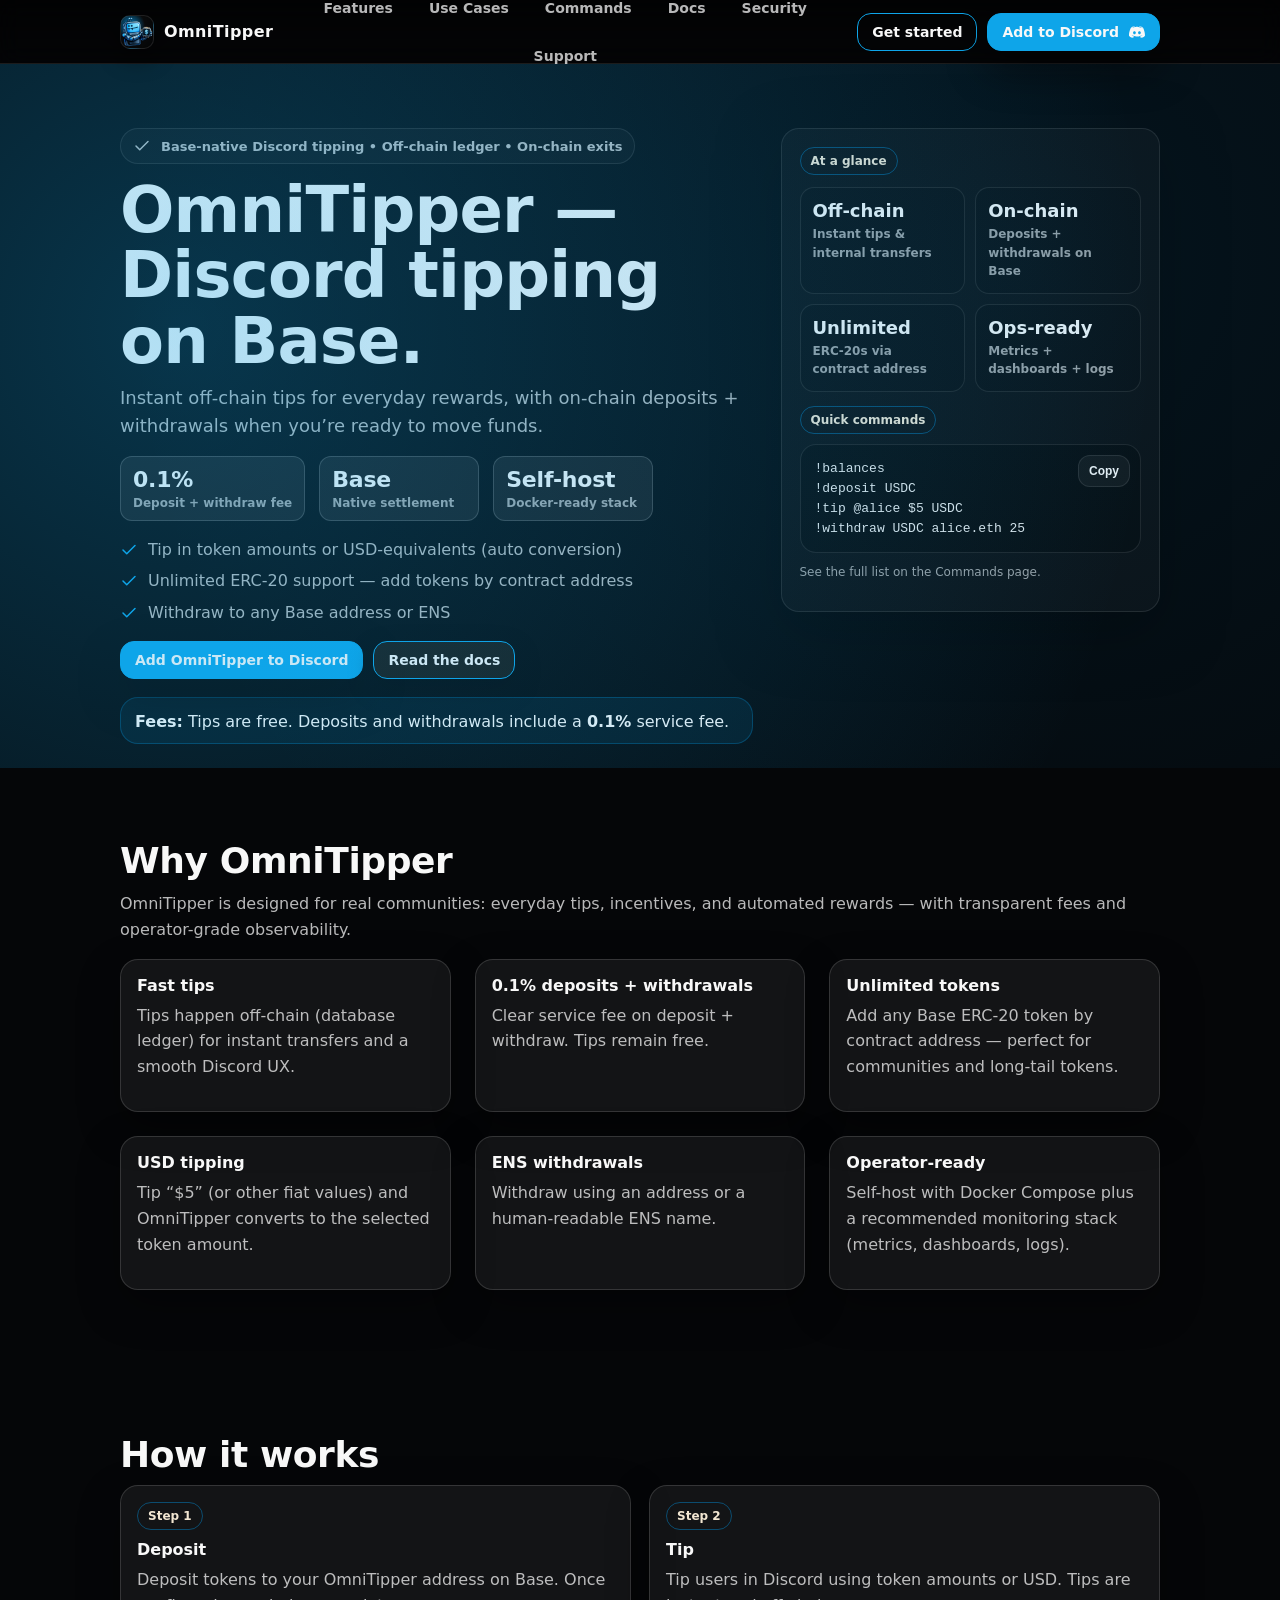
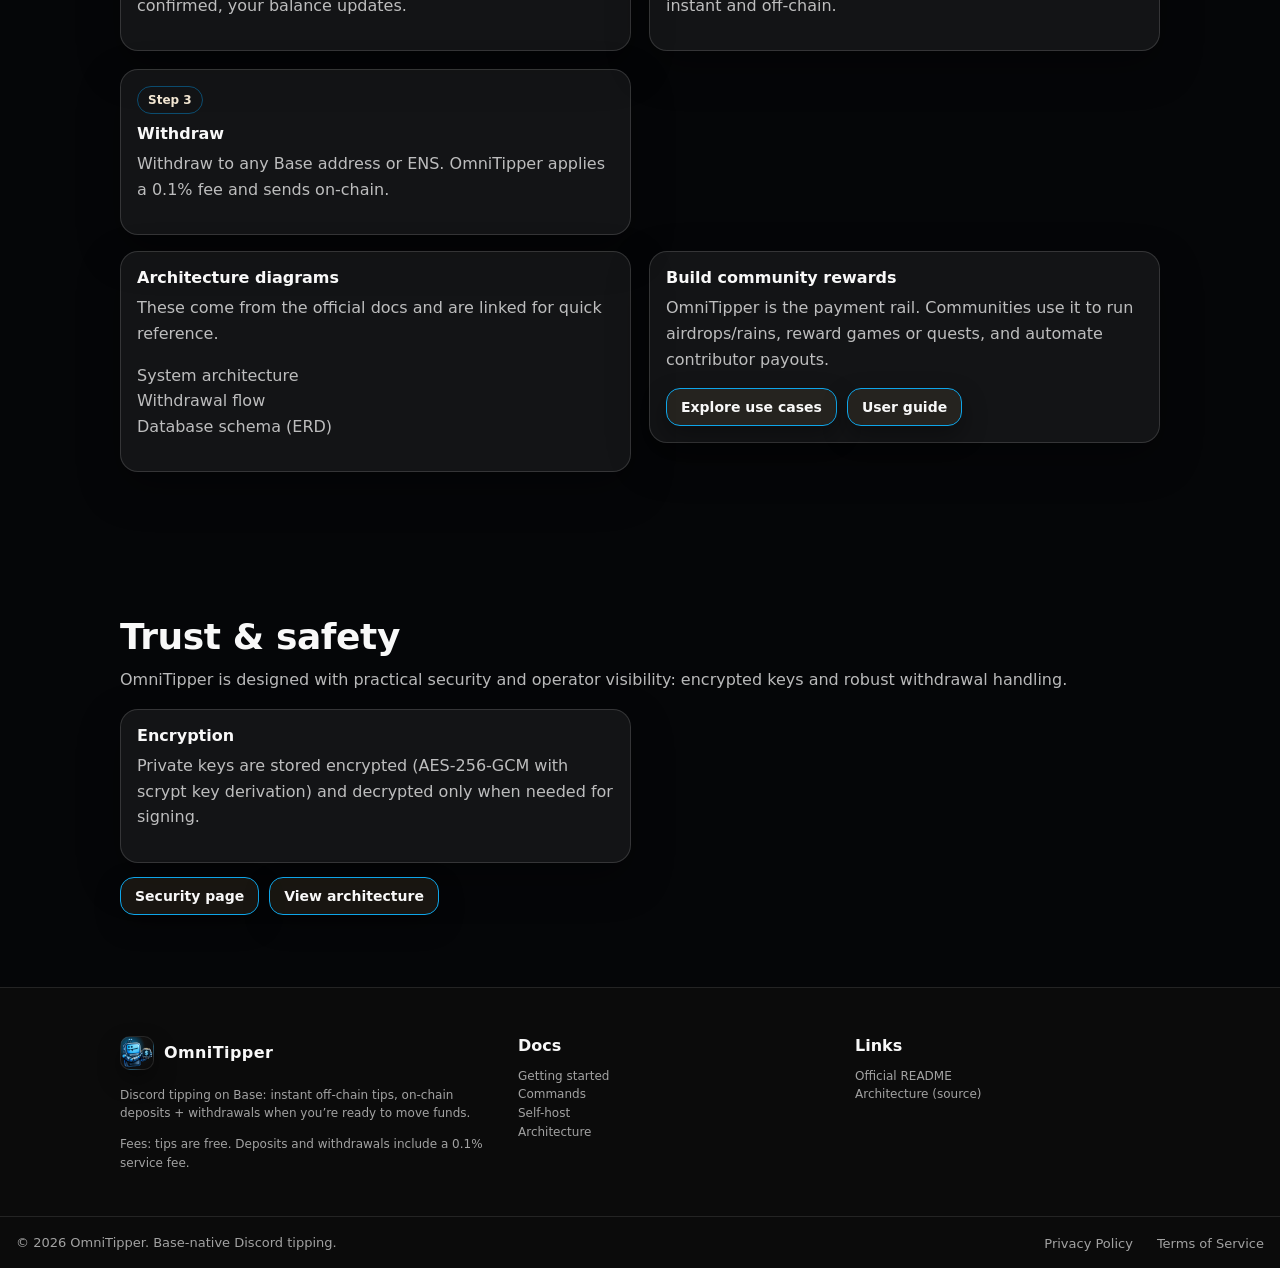
==== index.html @ 0ce95755 "initial commit" ====
<!doctype html>
<html lang="en">
<head>
  <meta charset="utf-8" />
  <meta name="viewport" content="width=device-width,initial-scale=1" />
  <title>Home • OmniTipper</title>
  <link rel="stylesheet" href="assets/css/styles.css" />
</head>
<body>
<header class="top-nav">
  <div class="container nav-inner">
    <a class="brand" href="index.html">
      <div class="brand-mark">
        <img src="assets/icons/tipper_bot_logo.svg" alt="OmniTipper logo" />
        <span>OmniTipper</span>
      </div>
    </a>
    <button class="hamburger" aria-label="Toggle menu" aria-expanded="false">
      <span></span>
      <span></span>
      <span></span>
    </button>
    <nav class="nav-links" aria-label="Primary">
      <a data-nav href="features.html">Features</a>
      <a data-nav href="use-cases.html">Use Cases</a>
      <a data-nav href="commands.html">Commands</a>
      <a data-nav href="docs/index.html">Docs</a>
      <a data-nav href="security.html">Security</a>
      <a data-nav href="support.html">Support</a>
    </nav>
    <div class="nav-cta">
      <a class="btn ghost" href="docs/getting-started.html">Get started</a>
      <a class="btn primary" href="get-on-server.html">Add to Discord
        <span class="btn-icon" aria-hidden="true">
          <svg viewBox="0 0 512 365.467" aria-hidden="true" focusable="false">
            <path d="M378.186 365.028s-15.794-18.865-28.956-35.099c57.473-16.232 79.41-51.77 79.41-51.77-17.989 11.846-35.099 20.182-50.454 25.885-21.938 9.213-42.997 14.917-63.617 18.866-42.118 7.898-80.726 5.703-113.631-.438-25.008-4.827-46.506-11.407-64.494-18.867-10.091-3.947-21.059-8.774-32.027-14.917-1.316-.877-2.633-1.316-3.948-2.193-.877-.438-1.316-.878-1.755-.878-7.898-4.388-12.285-7.458-12.285-7.458s21.06 34.659 76.779 51.331c-13.163 16.673-29.395 35.977-29.395 35.977C36.854 362.395 0 299.218 0 299.218 0 159.263 63.177 45.633 63.177 45.633 126.354-1.311 186.022.005 186.022.005l4.388 5.264C111.439 27.645 75.461 62.305 75.461 62.305s9.653-5.265 25.886-12.285c46.945-20.621 84.236-25.885 99.592-27.64 2.633-.439 4.827-.878 7.458-.878 26.763-3.51 57.036-4.387 88.624-.878 41.68 4.826 86.43 17.111 132.058 41.68 0 0-34.66-32.906-109.244-55.281l6.143-7.019s60.105-1.317 122.844 45.628c0 0 63.178 113.631 63.178 253.585 0-.438-36.854 62.739-133.813 65.81l-.001.001zm-43.874-203.133c-25.006 0-44.75 21.498-44.75 48.262 0 26.763 20.182 48.26 44.75 48.26 25.008 0 44.752-21.497 44.752-48.26 0-26.764-20.182-48.262-44.752-48.262zm-160.135 0c-25.008 0-44.751 21.498-44.751 48.262 0 26.763 20.182 48.26 44.751 48.26 25.007 0 44.75-21.497 44.75-48.26.439-26.763-19.742-48.262-44.75-48.262z" />
          </svg>
        </span>
      </a>
    </div>
  </div>
</header>
<main>
<section class="hero">
  <div class="container hero-grid">
    <div>
      <span class="h-eyebrow"><svg width="18" height="18" viewBox="0 0 24 24" fill="none" aria-hidden="true">
  <path d="M20 6L9 17l-5-5" stroke="currentColor" stroke-width="2" stroke-linecap="round" stroke-linejoin="round" />
</svg> Base-native Discord tipping • Off-chain ledger • On-chain exits</span>
      <h1>OmniTipper — Discord tipping on Base.</h1>
      <p class="lede">Instant off-chain tips for everyday rewards, with on-chain deposits + withdrawals when you’re ready to move funds.</p>

      <div class="hero-stats">
        <div class="stat">
          <div class="value">0.1%</div>
          <div class="label">Deposit + withdraw fee</div>
        </div>
        <div class="stat">
          <div class="value">Base</div>
          <div class="label">Native settlement</div>
        </div>
        <div class="stat">
          <div class="value">Self-host</div>
          <div class="label">Docker-ready stack</div>
        </div>
      </div>

      <ul class="bullets">
        <li><svg width="18" height="18" viewBox="0 0 24 24" fill="none" aria-hidden="true">
  <path d="M20 6L9 17l-5-5" stroke="currentColor" stroke-width="2" stroke-linecap="round" stroke-linejoin="round" />
</svg> Tip in token amounts or USD-equivalents (auto conversion)</li>
        <li><svg width="18" height="18" viewBox="0 0 24 24" fill="none" aria-hidden="true">
  <path d="M20 6L9 17l-5-5" stroke="currentColor" stroke-width="2" stroke-linecap="round" stroke-linejoin="round" />
</svg> Unlimited ERC‑20 support — add tokens by contract address</li>
        <li><svg width="18" height="18" viewBox="0 0 24 24" fill="none" aria-hidden="true">
  <path d="M20 6L9 17l-5-5" stroke="currentColor" stroke-width="2" stroke-linecap="round" stroke-linejoin="round" />
</svg> Withdraw to any Base address or ENS</li>
      </ul>

      <div style="margin-top:18px; display:flex; gap:10px; flex-wrap:wrap;">
        <a class="btn primary" href="get-on-server.html">Add OmniTipper to Discord</a>
        <a class="btn" href="docs/getting-started.html">Read the docs</a>
      </div>

      <div class="notice" style="margin-top:18px;">
        <strong>Fees:</strong> Tips are free. Deposits and withdrawals include a <strong>0.1%</strong> service fee.
      </div>
    </div>

    <aside class="hero-card">
      <div class="tag">At a glance</div>
      <div class="kpi" style="margin-top:12px;">
        <div class="item">
          <div class="big">Off-chain</div>
          <div class="small">Instant tips & internal transfers</div>
        </div>
        <div class="item">
          <div class="big">On-chain</div>
          <div class="small">Deposits + withdrawals on Base</div>
        </div>
        <div class="item">
          <div class="big">Unlimited</div>
          <div class="small">ERC‑20s via contract address</div>
        </div>
        <div class="item">
          <div class="big">Ops-ready</div>
          <div class="small">Metrics + dashboards + logs</div>
        </div>
      </div>

      <div style="margin-top:14px;">
        <div class="tag">Quick commands</div>
        <div class="codeblock" style="margin-top:10px;">
          <button class="copy" data-copy="homeQuick">Copy</button>
          <pre id="homeQuick">!balances
!deposit USDC
!tip @alice $5 USDC
!withdraw USDC alice.eth 25</pre>
        </div>
        <p class="small" style="margin-top:10px;">See the full list on the <a href="commands.html">Commands</a> page.</p>
      </div>
    </aside>
  </div>
</section>

<section class="section">
  <div class="container">
    <h2>Why OmniTipper</h2>
    <p>OmniTipper is designed for real communities: everyday tips, incentives, and automated rewards — with transparent fees and operator-grade observability.</p>

    <div class="grid">
      <div class="card">
        <h3>Fast tips</h3>
        <p>Tips happen off-chain (database ledger) for instant transfers and a smooth Discord UX.</p>
      </div>
      <div class="card">
        <h3>0.1% deposits + withdrawals</h3>
        <p>Clear service fee on deposit + withdraw. Tips remain free.</p>
      </div>
      <div class="card">
        <h3>Unlimited tokens</h3>
        <p>Add any Base ERC‑20 token by contract address — perfect for communities and long-tail tokens.</p>
      </div>
      <div class="card">
        <h3>USD tipping</h3>
        <p>Tip “$5” (or other fiat values) and OmniTipper converts to the selected token amount.</p>
      </div>
      <div class="card">
        <h3>ENS withdrawals</h3>
        <p>Withdraw using an address or a human-readable ENS name.</p>
      </div>
      <div class="card">
        <h3>Operator-ready</h3>
        <p>Self-host with Docker Compose plus a recommended monitoring stack (metrics, dashboards, logs).</p>
      </div>
    </div>
  </div>
</section>

<section class="section">
  <div class="container">
    <h2>How it works</h2>
    <div class="split">
      <div class="card">
        <span class="tag">Step 1</span>
        <h3 style="margin-top:10px;">Deposit</h3>
        <p>Deposit tokens to your OmniTipper address on Base. Once confirmed, your balance updates.</p>
      </div>
      <div class="card">
        <span class="tag">Step 2</span>
        <h3 style="margin-top:10px;">Tip</h3>
        <p>Tip users in Discord using token amounts or USD. Tips are instant and off-chain.</p>
      </div>
      <div class="card">
        <span class="tag">Step 3</span>
        <h3 style="margin-top:10px;">Withdraw</h3>
        <p>Withdraw to any Base address or ENS. OmniTipper applies a 0.1% fee and sends on-chain.</p>
      </div>
    </div>

    <div class="split" style="margin-top:16px;">
      <div class="card">
        <h3>Architecture diagrams</h3>
        <p class="small">These come from the official docs and are linked for quick reference.</p>
        <p class="small">
          <a href="https://omnitipper-7e2078.gitlab.io/assets/system_architecture.png" target="_blank" rel="noreferrer">System architecture</a><br/>
          <a href="https://omnitipper-7e2078.gitlab.io/assets/withdrawal_flow.png" target="_blank" rel="noreferrer">Withdrawal flow</a><br/>
          <a href="https://omnitipper-7e2078.gitlab.io/assets/database_schema.png" target="_blank" rel="noreferrer">Database schema (ERD)</a>
        </p>
      </div>
      <div class="card">
        <h3>Build community rewards</h3>
        <p>OmniTipper is the payment rail. Communities use it to run airdrops/rains, reward games or quests, and automate contributor payouts.</p>
        <div style="display:flex; gap:10px; flex-wrap:wrap;">
          <a class="btn" href="use-cases.html">Explore use cases</a>
          <a class="btn" href="docs/getting-started.html">User guide</a>
        </div>
      </div>
    </div>
  </div>
</section>

<section class="section">
  <div class="container">
    <h2>Trust & safety</h2>
    <p>OmniTipper is designed with practical security and operator visibility: encrypted keys and robust withdrawal handling.</p>
    <div class="split">
      <div class="card">
        <h3>Encryption</h3>
        <p>Private keys are stored encrypted (AES‑256‑GCM with scrypt key derivation) and decrypted only when needed for signing.</p>
      </div>
    </div>
    <div style="margin-top:14px; display:flex; gap:10px; flex-wrap:wrap;">
      <a class="btn" href="security.html">Security page</a>
      <a class="btn" href="docs/architecture.html">View architecture</a>
    </div>
  </div>
</section>
</main>
<footer class="footer">
  <div class="container footer-grid">
    <div>
      <div class="brand-logo">
        <img src="assets/icons/tipper_bot_logo.svg" alt="OmniTipper logo" />
        <span>OmniTipper</span>
      </div>
      <p class="small">Discord tipping on Base: instant off-chain tips, on-chain deposits + withdrawals when you’re ready to move funds.</p>
      <p class="small">Fees: tips are free. Deposits and withdrawals include a 0.1% service fee.</p>
    </div>
    <div>
      <h4>Docs</h4>
      <p class="small"><a href="docs/getting-started.html">Getting started</a><br/>
      <a href="docs/commands.html">Commands</a><br/>
      <a href="docs/self-host.html">Self-host</a><br/>
      <a href="docs/architecture.html">Architecture</a></p>
    </div>
    <div>
      <h4>Links</h4>
      <p class="small">
        <a href="https://omnitipper-7e2078.gitlab.io/README.html" target="_blank" rel="noreferrer">Official README</a><br/>
        <a href="https://omnitipper-7e2078.gitlab.io/ARCHITECTURE.html" target="_blank" rel="noreferrer">Architecture (source)</a>
      </p>
    </div>
  </div>
  <div class="footer-bottom">
    <div class="container" style="display: flex; justify-content: space-between; align-items: center; flex-wrap: wrap; gap: 16px; width: 100%;">
      <p>&copy; 2026 OmniTipper. Base-native Discord tipping.</p>
      <ul class="footer-links">
        <li><a href="#">Privacy Policy</a></li>
        <li><a href="#">Terms of Service</a></li>
      </ul>
    </div>
  </div>
</footer>
<script src="assets/js/site.js"></script>
</body>
</html>
---- assets/css/styles.css ----
/* OmniTipper v2 site
   Notes: color variables imported from the current site where possible.
*/
:root {
--bg-dark: #050608;
  --bg-darker: #020203;
  --bg-card: rgba(255,255,255,.04);
  --border: rgba(255,255,255,.10);
  --text: #f8f8f8;
  --muted: rgba(255,255,255,.72);
  --muted2: rgba(255,255,255,.62);
  --accent: rgb(14, 165, 233);
  --accent-soft: rgb(2, 132, 199);
  --nav-height: 64px;
  --max: 1040px;
  --radius: 18px;
  --shadow: 0 18px 60px rgba(0,0,0,.55);
  --code-bg: rgba(0,0,0,.35);
}

*,
*::before,
*::after {
  box-sizing: border-box;
}

html, body {
  margin: 0;
  padding: 0;
  scroll-behavior: smooth;
  font-family: system-ui, -apple-system, BlinkMacSystemFont, "SF Pro Text", "Helvetica Neue", Arial, sans-serif;
  background: var(--bg-dark);
  color: var(--text, var(--text-light, #f8f8f8));
}

a { color: inherit; text-decoration: none; }
a:hover { text-decoration: underline; text-decoration-color: rgba(255,255,255,.35); }

.container {
  width: min(var(--max), calc(100% - 40px));
  margin: 0 auto;
}

.top-nav {
  position: sticky;
  top: 0;
  z-index: 50;
  height: var(--nav-height);
  background: linear-gradient(to bottom, rgba(0,0,0,.55), rgba(0,0,0,.20));
  backdrop-filter: blur(12px);
  border-bottom: 1px solid var(--border);
}

.nav-inner {
  height: 100%;
  display: flex;
  align-items: center;
  justify-content: space-between;
  gap: 16px;
}

.brand {
  display: flex;
  align-items: center;
  gap: 10px;
  font-weight: 700;
  letter-spacing: .4px;
}

.footer .brand-logo {
  display: flex;
  align-items: center;
  gap: 10px;
  margin-bottom: 16px;
}

.brand-mark {
  display: inline-flex;
  align-items: center;
  gap: 10px;
}

.footer .brand-logo img {
  width: 34px;
  height: 34px;
  border-radius: 10px;
  background: radial-gradient(circle at 30% 30%, var(--accent-soft), rgba(255,255,255,.03) 45%, rgba(0,0,0,.0));
  border: 1px solid var(--border);
  box-shadow: 0 10px 22px rgba(0,0,0,.35);
}

.footer .brand-logo span {
  font-weight: 700;
  font-size: 16px;
  color: var(--text);
  letter-spacing: .4px;
}

.footer-bottom {
  border-top: 1px solid var(--border);
  padding: 20px 0;
  margin-top: 32px;
}

.footer-bottom p {
  margin: 0;
  font-size: 13px;
  color: var(--muted2);
}

.footer-links {
  display: flex;
  gap: 24px;
  list-style: none;
  margin: 0;
  padding: 0;
  align-items: center;
}

.footer-links li {
  margin: 0;
}

.footer-links a {
  font-size: 13px;
  color: var(--muted2);
  text-decoration: none;
  transition: color 0.2s ease;
}

.footer-links a:hover {
  color: var(--text);
  text-decoration: none;
}

@media (max-width: 900px) {
  .footer-grid { 
    grid-template-columns: 1fr; 
    gap: 24px;
  }
  
  .footer-bottom .container > div {
    flex-direction: column !important;
    align-items: flex-start !important;
    gap: 16px !important;
  }
  
  .footer-links {
    flex-wrap: wrap;
    gap: 16px;
  }
}

@media (max-width: 600px) {
  .footer {
    padding: 32px 0 0;
  }
  
  .footer-grid {
    gap: 20px;
  }
  
  .footer-links {
    flex-direction: column;
    align-items: flex-start;
    gap: 12px;
  }
}

.brand-mark img {
  width: 34px;
  height: 34px;
  border-radius: 10px;
  background: radial-gradient(circle at 30% 30%, var(--accent-soft), rgba(255,255,255,.03) 45%, rgba(0,0,0,.0));
  border: 1px solid var(--border);
  box-shadow: 0 10px 22px rgba(0,0,0,.35);
  display: block;
}

.nav-links {
  display: flex;
  gap: 16px;
  align-items: center;
  flex-wrap: wrap;
  flex: 1;
  justify-content: center;
}

.nav-links a {
  padding: 8px 10px;
  border-radius: 10px;
  color: var(--muted);
  font-weight: 600;
  font-size: 14px;
}

.nav-links a.active {
  color: var(--text);
  background: rgba(255,255,255,.04);
  border: 1px solid var(--border);
  text-decoration: none;
}

.nav-cta {
  display: flex;
  gap: 10px;
  align-items: center;
  margin-left: auto;
}

.hamburger {
  display: none;
  flex-direction: column;
  gap: 5px;
  background: transparent;
  border: none;
  cursor: pointer;
  padding: 8px;
  z-index: 60;
}

.hamburger span {
  display: block;
  width: 24px;
  height: 2px;
  background: var(--text);
  border-radius: 2px;
  transition: all 0.3s ease;
}

.hamburger.active span:nth-child(1) {
  transform: rotate(45deg) translate(7px, 7px);
}

.hamburger.active span:nth-child(2) {
  opacity: 0;
}

.hamburger.active span:nth-child(3) {
  transform: rotate(-45deg) translate(7px, -7px);
}

@media (max-width: 900px) {
  .hamburger {
    display: flex;
  }

  .nav-links,
  .nav-cta {
    display: none;
  }

  .nav-links.mobile-open,
  .nav-cta.mobile-open {
    display: flex;
  }

  .nav-links.mobile-open {
    position: fixed;
    top: var(--nav-height);
    left: 0;
    right: 0;
    flex-direction: column;
    background: rgba(5, 6, 8, 0.98);
    backdrop-filter: blur(16px);
    border-bottom: 1px solid var(--border);
    padding: 16px;
    gap: 8px;
    box-shadow: 0 8px 24px rgba(0, 0, 0, 0.5);
    align-items: stretch;
    justify-content: flex-start;
  }

  .nav-links.mobile-open a {
    width: 100%;
    text-align: left;
    padding: 12px 16px;
  }

  .nav-cta.mobile-open {
    position: fixed;
    top: calc(var(--nav-height) + 276px);
    left: 0;
    right: 0;
    flex-direction: column;
    background: rgba(5, 6, 8, 0.98);
    backdrop-filter: blur(16px);
    border-bottom: 1px solid var(--border);
    padding: 10px;
    gap: 10px;
    box-shadow: 0 8px 24px rgba(0, 0, 0, 0.5);
    margin-left: 0;
  }

  .nav-cta.mobile-open .btn {
    width: 100%;
    justify-content: center;
  }
}

.btn {
  display: inline-flex;
  align-items: center;
  justify-content: center;
  gap: 10px;
  padding: 10px 14px;
  border-radius: 14px;
  border: 1px solid var(--accent);
  background: rgba(197,164,109,.10);
  color: var(--text);
  font-weight: 700;
  font-size: 14px;
  text-decoration: none;
  cursor: pointer;
  user-select: none;
  box-shadow: 0 10px 24px rgba(0,0,0,.35);
}

.btn-icon {
  display: inline-flex;
  align-items: center;
}

.btn-icon svg {
  width: 16px;
  height: 16px;
  fill: currentColor;
}

.btn:hover {
  text-decoration: none;
  border-color: var(--accent);
  background: rgba(197,164,109,.12);
}

.btn.primary {
  border-color: var(--accent);
  background: var(--accent);
  color: var(--text);
  box-shadow: 0 18px 42px rgba(0,0,0,.45);
}

.btn.ghost {
  background: transparent;
  border-color: var(--accent);
  box-shadow: none;
}

.btn:focus-visible {
  outline: 2px solid rgba(197,164,109,.65);
  outline-offset: 2px;
}

.hero {
  padding: 64px 0 24px;
  position: relative;
  overflow: hidden;
}

.hero::after {
  content: "";
  position: absolute;
  inset: -160px -120px auto -120px;
  height: 200%;
  background: radial-gradient(circle at 20% 30%, rgba(14,165,233,.30), transparent 62%),
              radial-gradient(circle at 75% 25%, rgba(4, 132, 199, 0.12), transparent 58%);
  pointer-events: none;
}

.hero-grid {
  display: grid;
  grid-template-columns: 1.25fr .75fr;
  gap: 28px;
  align-items: start;
}

@media (max-width: 900px) {
  .hero-grid { grid-template-columns: 1fr; }
}

.h-eyebrow {
  display: inline-flex;
  align-items: center;
  gap: 10px;
  padding: 8px 12px;
  border: 1px solid var(--border);
  border-radius: 999px;
  color: var(--muted);
  background: rgba(255,255,255,.03);
  font-weight: 700;
  font-size: 13px;
}

h1 {
  margin: 14px 0 10px;
  font-size: clamp(36px, 5.2vw, 64px);
  line-height: 1.02;
  letter-spacing: -0.8px;
}

.lede {
  margin: 0;
  color: var(--muted);
  font-size: 18px;
  line-height: 1.55;
  max-width: 62ch;
}

.hero-stats {
  display: flex;
  flex-wrap: wrap;
  gap: 14px;
  margin: 16px 0 8px;
}

.hero-stats .stat {
  border: 1px solid rgba(255,255,255,.18);
  background: rgba(255,255,255,.08);
  border-radius: 12px;
  padding: 10px 12px;
  min-width: 160px;
}

.hero-stats .stat .value {
  font-size: 22px;
  font-weight: 800;
  letter-spacing: -0.2px;
}

.hero-stats .stat .label {
  margin-top: 4px;
  font-size: 12px;
  color: var(--muted2);
  font-weight: 700;
}

.bullets {
  margin: 18px 0 0;
  padding: 0;
  list-style: none;
  display: grid;
  gap: 10px;
}

.bullets li {
  display: flex;
  gap: 10px;
  align-items: flex-start;
  color: var(--muted);
  line-height: 1.35;
}

.bullets svg {
  margin-top: 2px;
  flex: 0 0 auto;
  color: var(--accent);
}

.hero-card {
  border: 1px solid var(--border);
  background: rgba(255,255,255,.03);
  border-radius: var(--radius);
  padding: 18px;
  box-shadow: var(--shadow);
}

.kpi {
  display: grid;
  grid-template-columns: 1fr 1fr;
  gap: 10px;
}

.kpi .item {
  border: 1px solid var(--border);
  border-radius: 14px;
  padding: 12px;
  background: rgba(0,0,0,.20);
}

.kpi .big {
  font-size: 18px;
  font-weight: 900;
}

.kpi .small {
  margin-top: 4px;
  color: var(--muted2);
  font-weight: 700;
  font-size: 12px;
}

.section {
  padding: 72px 0;
}

.section h2 {
  margin: 0 0 10px;
  font-size: clamp(26px, 3.2vw, 36px);
  letter-spacing: -0.4px;
}

.section p {
  margin: 0 0 16px;
  color: var(--muted);
  line-height: 1.6;
  font-size: 16px;
}

.grid {
  display: grid;
  grid-template-columns: repeat(3, 1fr);
  gap: 24px;
}

@media (max-width: 900px) {
  .grid { grid-template-columns: 1fr; }
}

.card {
  border: 1px solid rgba(255,255,255,.14);
  background: rgba(255,255,255,.06);
  border-radius: var(--radius);
  padding: 16px;
  box-shadow: 0 16px 40px rgba(0,0,0,.35);
}

.card h3 {
  margin: 0 0 8px;
  font-size: 16px;
}

.tag {
  display: inline-flex;
  align-items: center;
  gap: 8px;
  padding: 6px 10px;
  border-radius: 999px;
  border: 1px solid rgba(4, 132, 199, 0.5);
  color: #f2e6d2;
  font-size: 12px;
  font-weight: 800;
}

.split {
  display: grid;
  grid-template-columns: 1fr 1fr;
  gap: 18px;
  align-items: start;
}

@media (max-width: 900px) {
  .split { grid-template-columns: 1fr; }
}

.codeblock {
  position: relative;
  border: 1px solid var(--border);
  background: var(--code-bg);
  border-radius: 16px;
  padding: 14px 14px 12px;
  overflow-x: auto;
}

.codeblock pre {
  margin: 0;
  font-family: ui-monospace, SFMono-Regular, Menlo, Monaco, Consolas, "Liberation Mono", "Courier New", monospace;
  font-size: 13px;
  line-height: 1.55;
  color: rgba(255,255,255,.92);
}

.copy {
  position: absolute;
  top: 10px;
  right: 10px;
  padding: 8px 10px;
  border-radius: 12px;
  border: 1px solid var(--border);
  background: rgba(255,255,255,.05);
  color: var(--text);
  font-weight: 800;
  font-size: 12px;
  cursor: pointer;
}

.copy:hover {
  border-color: rgba(255,255,255,.20);
}

.notice {
  border: 1px solid rgba(2,132,199,.35);
  background: rgba(14,165,233,.10);
  border-radius: 18px;
  padding: 14px 14px 12px;
}

.notice strong {
  color: var(--text);
}

.docs {
  display: grid;
  grid-template-columns: 260px 1fr;
  gap: 18px;
  align-items: start;
}

@media (max-width: 900px) {
  .docs { grid-template-columns: 1fr; }
}

.sidebar {
  position: sticky;
  top: calc(var(--nav-height) + 14px);
  border: 1px solid var(--border);
  border-radius: var(--radius);
  background: rgba(255,255,255,.02);
  padding: 12px;
}

.sidebar a {
  display: block;
  padding: 8px 10px;
  border-radius: 12px;
  color: var(--muted);
  font-weight: 700;
  font-size: 13px;
}

.sidebar a.active {
  color: var(--text);
  background: rgba(255,255,255,.05);
  border: 1px solid var(--border);
  text-decoration: none;
}

.doc-body {
  border: 1px solid var(--border);
  border-radius: var(--radius);
  background: rgba(255,255,255,.02);
  padding: 18px;
}

.doc-body h1 {
  font-size: 36px;
  margin-top: 0;
}

.doc-body h2 {
  margin-top: 28px;
}

.doc-body code {
  background: rgba(255,255,255,.06);
  padding: 2px 6px;
  border-radius: 8px;
  border: 1px solid rgba(255,255,255,.10);
}

.breadcrumb {
  color: var(--muted2);
  font-weight: 800;
  font-size: 12px;
  letter-spacing: .3px;
}

.footer {
  border-top: 1px solid var(--border);
  padding: 48px 0 0;
  color: var(--muted2);
  background: #0b0b0b;
}

.footer-grid {
  display: grid;
  grid-template-columns: 1.2fr 1fr 1fr;
  gap: 32px;
  margin-bottom: 32px;
}

.footer .brand-logo {
  display: flex;
  align-items: center;
  gap: 10px;
  margin-bottom: 16px;
}

.footer .brand-logo img {
  width: 34px;
  height: 34px;
  border-radius: 10px;
  background: radial-gradient(circle at 30% 30%, var(--accent-soft), rgba(255,255,255,.03) 45%, rgba(0,0,0,.0));
  border: 1px solid var(--border);
  box-shadow: 0 10px 22px rgba(0,0,0,.35);
}

.footer .brand-logo span {
  font-weight: 700;
  font-size: 16px;
  color: var(--text);
  letter-spacing: .4px;
}

.footer-bottom {
  border-top: 1px solid var(--border);
  padding: 1rem;
  margin-top: 32px;
}

.footer-bottom p {
  margin: 0;
  font-size: 13px;
  color: var(--muted2);
}

.footer-links {
  display: flex;
  gap: 24px;
  list-style: none;
  margin: 0;
  padding: 0;
  align-items: center;
}

.footer-links li {
  margin: 0;
}

.footer-links a {
  font-size: 13px;
  color: var(--muted2);
  text-decoration: none;
  transition: color 0.2s ease;
}

.footer-links a:hover {
  color: var(--text);
  text-decoration: none;
}

@media (max-width: 900px) {
  .footer-grid { 
    grid-template-columns: 1fr; 
    gap: 24px;
  }
  
  .footer-bottom .container > div {
    flex-direction: column !important;
    align-items: flex-start !important;
    gap: 16px !important;
  }
  
  .footer-links {
    flex-wrap: wrap;
    gap: 16px;
  }
}

@media (max-width: 600px) {
  .footer {
    padding: 32px 0 0;
  }
  
  .footer-grid {
    gap: 20px;
  }
  
  .footer-links {
    flex-direction: column;
    align-items: flex-start;
    gap: 12px;
  }
}

.footer h4 {
  margin: 0 0 10px;
  color: var(--text);
}

.footer a {
  color: var(--muted2);
}

.small {
  color: var(--muted2);
  font-size: 12px;
  line-height: 1.55;
}
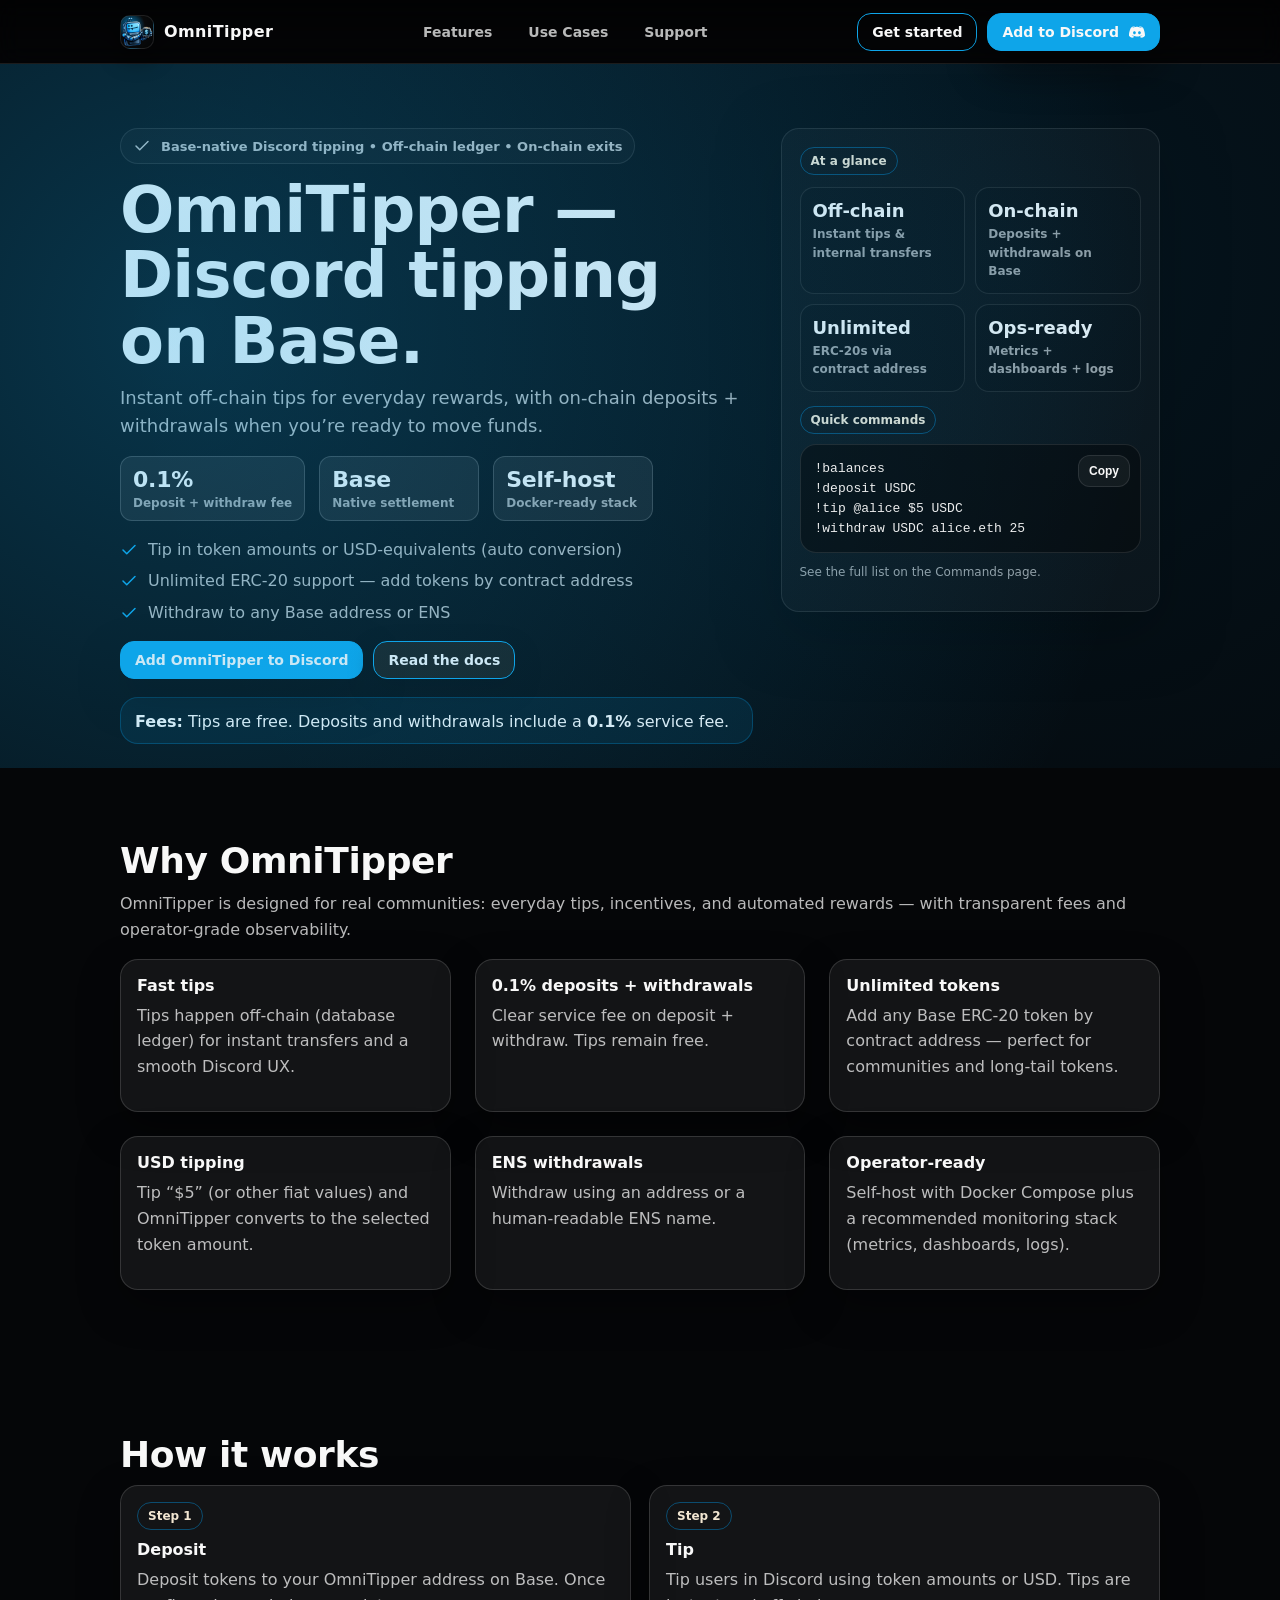
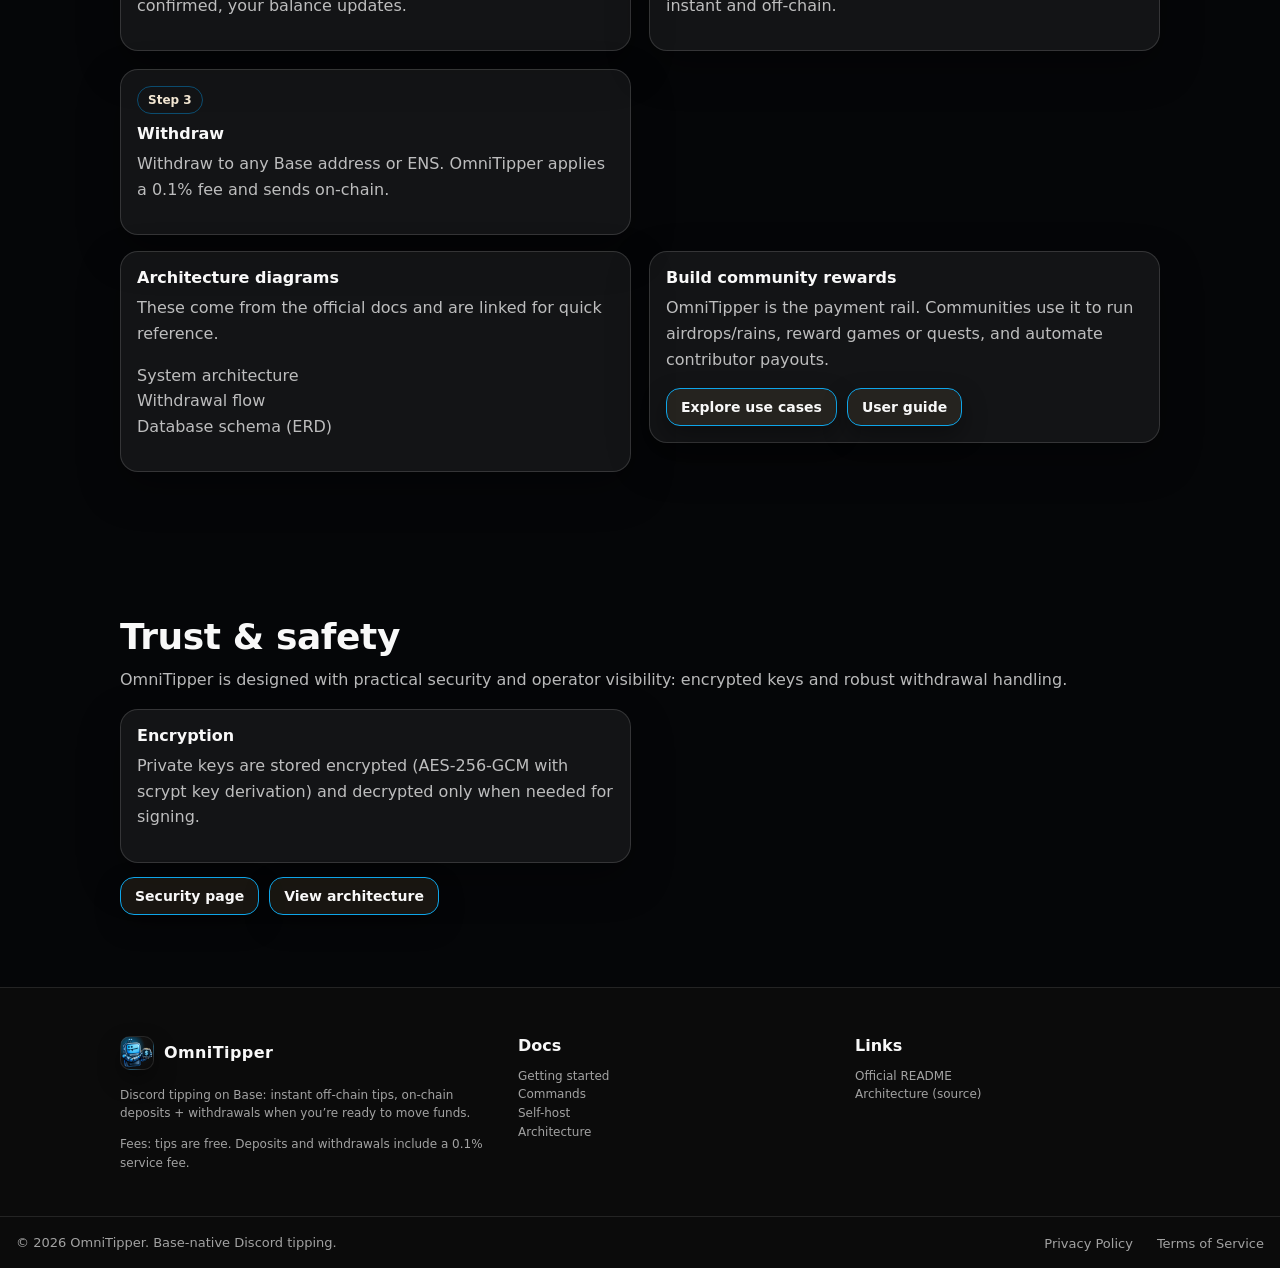
==== commit 5633a2f4: "diwitty changes" ====
--- a/index.html
+++ b/index.html
@@ -23,9 +23,6 @@
     <nav class="nav-links" aria-label="Primary">
       <a data-nav href="features.html">Features</a>
       <a data-nav href="use-cases.html">Use Cases</a>
-      <a data-nav href="commands.html">Commands</a>
-      <a data-nav href="docs/index.html">Docs</a>
-      <a data-nav href="security.html">Security</a>
       <a data-nav href="support.html">Support</a>
     </nav>
     <div class="nav-cta">
--- a/assets/css/styles.css
+++ b/assets/css/styles.css
@@ -357,7 +357,7 @@
   overflow: hidden;
 }
 
-.hero::after {
+.hero::before {
   content: "";
   position: absolute;
   inset: -160px -120px auto -120px;
